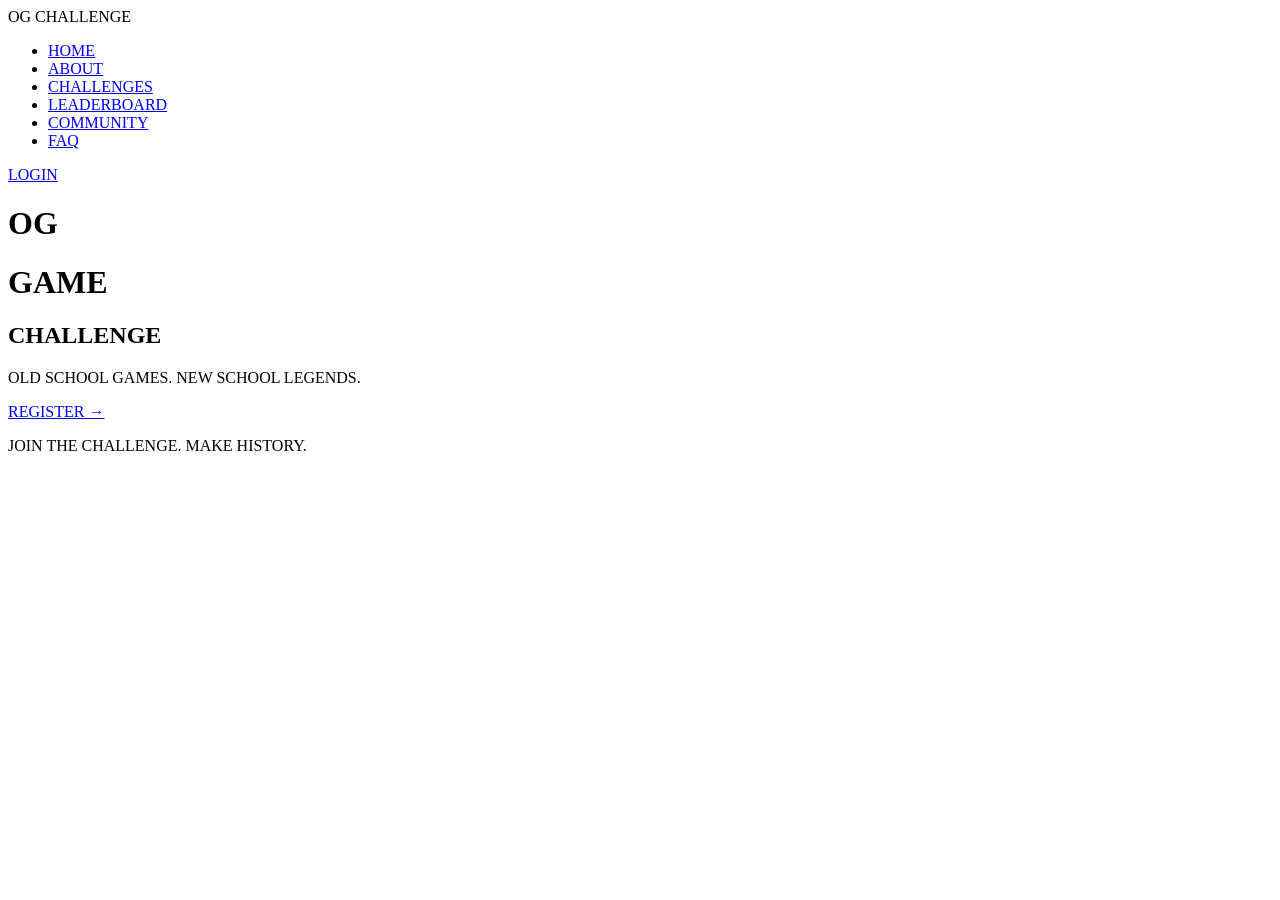
==== og-game-challenge/frontend/html/index.html @ 683b5b6f "rearrange directorys for frontend" ====
<!DOCTYPE html>
<html lang="en">
<head>
  <meta charset="UTF-8" />
  <meta name="viewport" content="width=device-width, initial-scale=1.0" />
  <title>OG Game Challenge</title>
  <link rel="preconnect" href="https://fonts.googleapis.com" />
  <link rel="preconnect" href="https://fonts.gstatic.com" crossorigin />
  <link href="https://fonts.googleapis.com/css2?family=Orbitron:wght@400;700;900&family=Rajdhani:wght@400;600;700&display=swap" rel="stylesheet" />
  <link rel="stylesheet" href="css/global.css" />
  <link rel="stylesheet" href="css/index.css" />
</head>
<body>

  <!-- ═══════════════════════════════════════
       NAVBAR
  ══════════════════════════════════════════ -->
  <nav class="navbar">
    <div class="navbar__logo">
      <span class="navbar__logo-og">OG</span>
      <span class="navbar__logo-sub">CHALLENGE</span>
    </div>

    <ul class="navbar__links">
      <li><a href="index.html" class="navbar__link navbar__link--active">HOME</a></li>
      <li><a href="#about" class="navbar__link">ABOUT</a></li>
      <li><a href="games.html" class="navbar__link">CHALLENGES</a></li>
      <li><a href="leaderboard.html" class="navbar__link">LEADERBOARD</a></li>
      <li><a href="#community" class="navbar__link">COMMUNITY</a></li>
      <li><a href="#faq" class="navbar__link">FAQ</a></li>
    </ul>

    <a href="login.html" class="navbar__login">LOGIN</a>
  </nav>

  <!-- ═══════════════════════════════════════
       HERO
  ══════════════════════════════════════════ -->
  <main class="hero">

    <!-- Coins décoratifs HUD -->
    <span class="hud-corner hud-corner--tl"></span>
    <span class="hud-corner hud-corner--tr"></span>
    <span class="hud-corner hud-corner--bl"></span>
    <span class="hud-corner hud-corner--br"></span>

    <!-- Titre principal -->
    <div class="hero__titles">
      <h1 class="hero__og">OG</h1>
      <h1 class="hero__game">GAME</h1>
      <h2 class="hero__challenge">CHALLENGE</h2>
    </div>

    <!-- Tagline -->
    <p class="hero__tagline">
      <span class="hero__tagline-line"></span>
      OLD SCHOOL GAMES. NEW SCHOOL LEGENDS.
      <span class="hero__tagline-line"></span>
    </p>

    <!-- CTA Register -->
    <div class="hero__cta">
      <a href="register.html" class="btn-register">
        REGISTER <span class="btn-register__arrow">→</span>
      </a>
      <p class="hero__cta-sub">JOIN THE CHALLENGE. MAKE HISTORY.</p>
    </div>

  </main>

</body>
</html>
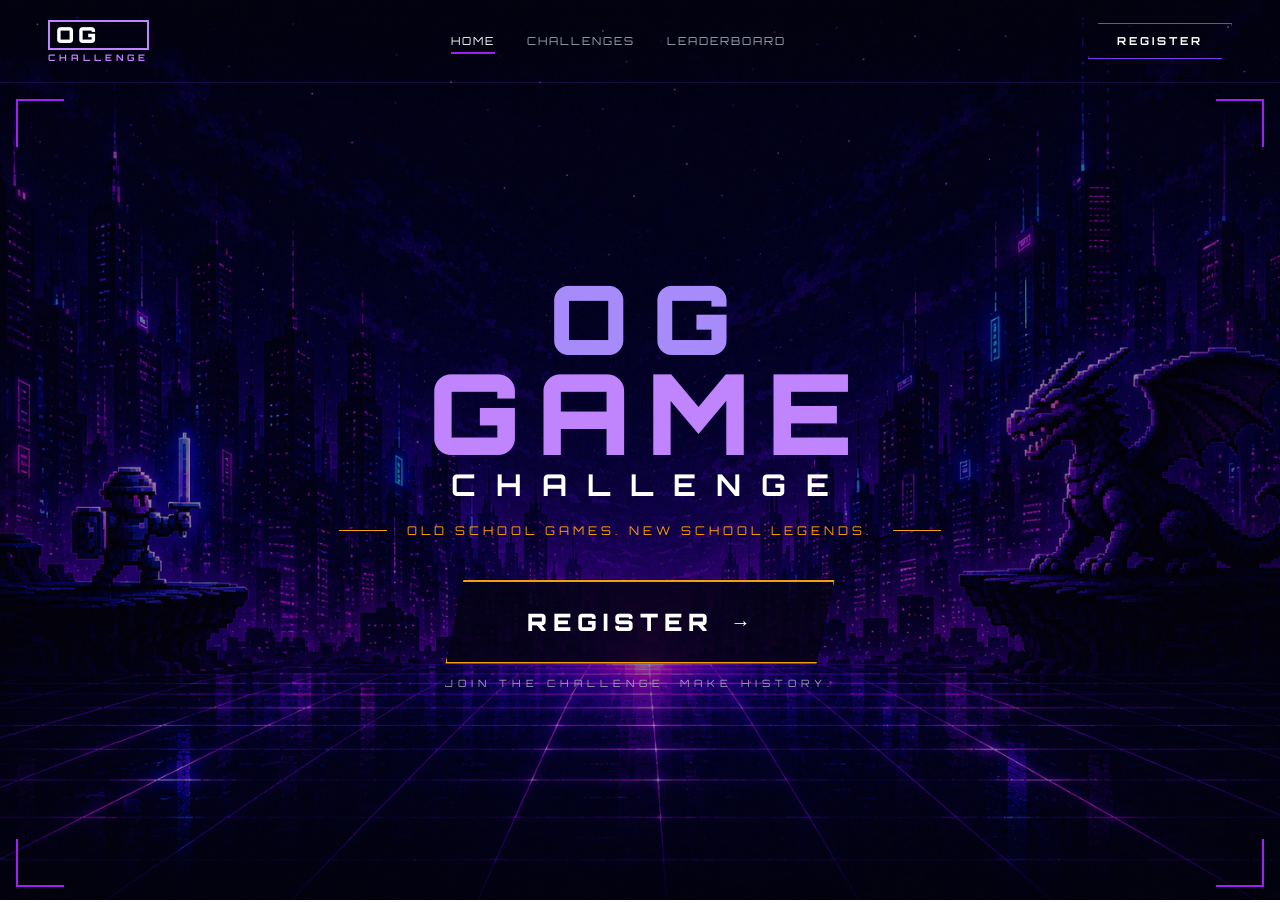
==== commit 47d8c2c4: "game integration to frontend directly, frontend adjustments, handling score unic for each user / han" ====
--- a/og-game-challenge/frontend/html/index.html
+++ b/og-game-challenge/frontend/html/index.html
@@ -7,8 +7,8 @@
   <link rel="preconnect" href="https://fonts.googleapis.com" />
   <link rel="preconnect" href="https://fonts.gstatic.com" crossorigin />
   <link href="https://fonts.googleapis.com/css2?family=Orbitron:wght@400;700;900&family=Rajdhani:wght@400;600;700&display=swap" rel="stylesheet" />
-  <link rel="stylesheet" href="css/global.css" />
-  <link rel="stylesheet" href="css/index.css" />
+  <link rel="stylesheet" href="../css/global.css" />
+  <link rel="stylesheet" href="../css/index.css" />
 </head>
 <body>
 
@@ -23,14 +23,11 @@
 
     <ul class="navbar__links">
       <li><a href="index.html" class="navbar__link navbar__link--active">HOME</a></li>
-      <li><a href="#about" class="navbar__link">ABOUT</a></li>
       <li><a href="games.html" class="navbar__link">CHALLENGES</a></li>
       <li><a href="leaderboard.html" class="navbar__link">LEADERBOARD</a></li>
-      <li><a href="#community" class="navbar__link">COMMUNITY</a></li>
-      <li><a href="#faq" class="navbar__link">FAQ</a></li>
     </ul>
 
-    <a href="login.html" class="navbar__login">LOGIN</a>
+    <div id="authArea"></div>
   </nav>
 
   <!-- ═══════════════════════════════════════
@@ -67,6 +64,7 @@
     </div>
 
   </main>
+<script src="../js/session.js"></script>
 
 </body>
 </html>
--- a/og-game-challenge/frontend/css/global.css
+++ b/og-game-challenge/frontend/css/global.css
@@ -0,0 +1,76 @@
+/* ═══════════════════════════════════════
+   RESET & VARIABLES GLOBALES
+═══════════════════════════════════════ */
+
+*, *::before, *::after {
+  box-sizing: border-box;
+  margin: 0;
+  padding: 0;
+}
+
+:root {
+  /* Couleurs */
+  --color-bg:           #08080f;
+  --color-bg-deep:      #050508;
+  --color-purple-light: #c084fc;
+  --color-purple-main:  #a020f0;
+  --color-purple-dark:  #7c3aed;
+  --color-purple-dim:   #4c1d95;
+  --color-gold:         #f59e0b;
+  --color-gold-dim:     #92400e;
+  --color-white:        #ffffff;
+  --color-gray:         #9ca3af;
+  --color-gray-dark:    #374151;
+
+  /* Typo */
+  --font-display: 'Orbitron', monospace;
+  --font-body:    'Rajdhani', sans-serif;
+
+  /* Grille */
+  --grid-color: rgba(100, 50, 200, 0.12);
+}
+
+html, body {
+  width: 100%;
+  min-height: 100vh;
+  color: var(--color-white);
+  font-family: var(--font-body);
+  font-size: 16px;
+  line-height: 1.5;
+  overflow-x: hidden;
+}
+
+a {
+  text-decoration: none;
+  color: inherit;
+}
+
+ul {
+  list-style: none;
+}
+
+button {
+  cursor: pointer;
+  border: none;
+  background: none;
+  font-family: inherit;
+}
+
+.navbar__auth {
+  display: flex;
+  align-items: center;
+  gap: 14px;
+}
+
+.navbar__user {
+  font-family: var(--font-display);
+  font-size: 11px;
+  font-weight: 700;
+  letter-spacing: 3px;
+  color: var(--color-purple-light);
+  text-transform: uppercase;
+  border: 1px solid rgba(124, 58, 237, 0.45);
+  padding: 10px 18px;
+  background: rgba(124, 58, 237, 0.12);
+  clip-path: polygon(10px 0%, 100% 0%, calc(100% - 10px) 100%, 0% 100%);
+}
--- a/og-game-challenge/frontend/css/index.css
+++ b/og-game-challenge/frontend/css/index.css
@@ -0,0 +1,262 @@
+/* ═══════════════════════════════════════
+   GRILLE DE FOND (cyberpunk grid)
+═══════════════════════════════════════ */
+
+body {
+  background-image: url('../assets/bg.png');
+  background-size: cover;
+  background-position: center;
+  background-repeat: no-repeat;
+  background-attachment: fixed;
+}
+
+body::before {
+  content: '';
+  position: fixed;
+  inset: 0;
+  background: rgba(5, 3, 20, 0.45);
+  pointer-events: none;
+  z-index: 0;
+}
+
+/* ═══════════════════════════════════════
+   NAVBAR
+═══════════════════════════════════════ */
+
+.navbar {
+  position: relative;
+  z-index: 100;
+  display: flex;
+  align-items: center;
+  justify-content: space-between;
+  padding: 20px 48px;
+  border-bottom: 1px solid rgba(124, 58, 237, 0.2);
+}
+
+/* Logo */
+.navbar__logo {
+  display: flex;
+  flex-direction: column;
+  font-family: var(--font-display);
+  line-height: 1;
+}
+
+.navbar__logo-og {
+  font-size: 22px;
+  font-weight: 900;
+  color: var(--color-white);
+  letter-spacing: 4px;
+  border: 2px solid var(--color-purple-light);
+  padding: 2px 6px;
+  display: inline-block;
+}
+
+.navbar__logo-sub {
+  font-size: 9px;
+  font-weight: 700;
+  color: var(--color-purple-light);
+  letter-spacing: 4px;
+  margin-top: 3px;
+}
+
+/* Liens */
+.navbar__links {
+  display: flex;
+  align-items: center;
+  gap: 32px;
+}
+
+.navbar__link {
+  font-family: var(--font-display);
+  font-size: 11px;
+  font-weight: 400;
+  letter-spacing: 2px;
+  color: var(--color-gray);
+  transition: color 0.2s;
+  padding-bottom: 4px;
+}
+
+.navbar__link:hover {
+  color: var(--color-white);
+}
+
+.navbar__link--active {
+  color: var(--color-white);
+  border-bottom: 2px solid var(--color-purple-main);
+}
+
+/* Bouton LOGIN */
+.navbar__login {
+  font-family: var(--font-display);
+  font-size: 11px;
+  font-weight: 700;
+  letter-spacing: 3px;
+  color: var(--color-white);
+  border: 1.5px solid var(--color-purple-dark);
+  padding: 10px 28px;
+  clip-path: polygon(10px 0%, 100% 0%, calc(100% - 10px) 100%, 0% 100%);
+  transition: background 0.2s, border-color 0.2s;
+}
+
+.navbar__login:hover {
+  background: rgba(124, 58, 237, 0.25);
+  border-color: var(--color-purple-light);
+}
+
+/* ═══════════════════════════════════════
+   COINS HUD
+═══════════════════════════════════════ */
+
+.hud-corner {
+  position: absolute;
+  width: 48px;
+  height: 48px;
+  pointer-events: none;
+}
+
+.hud-corner--tl {
+  top: 16px;
+  left: 16px;
+  border-top: 2px solid var(--color-purple-main);
+  border-left: 2px solid var(--color-purple-main);
+}
+
+.hud-corner--tr {
+  top: 16px;
+  right: 16px;
+  border-top: 2px solid var(--color-purple-main);
+  border-right: 2px solid var(--color-purple-main);
+}
+
+.hud-corner--bl {
+  bottom: 16px;
+  left: 16px;
+  border-bottom: 2px solid var(--color-purple-main);
+  border-left: 2px solid var(--color-purple-main);
+}
+
+.hud-corner--br {
+  bottom: 16px;
+  right: 16px;
+  border-bottom: 2px solid var(--color-purple-main);
+  border-right: 2px solid var(--color-purple-main);
+}
+
+/* ═══════════════════════════════════════
+   HERO
+═══════════════════════════════════════ */
+
+.hero {
+  position: relative;
+  z-index: 10;
+  display: flex;
+  flex-direction: column;
+  align-items: center;
+  justify-content: center;
+  min-height: calc(100vh - 80px);
+  padding: 40px 48px 60px;
+  text-align: center;
+}
+
+/* Titres */
+.hero__titles {
+  display: flex;
+  flex-direction: column;
+  align-items: center;
+  line-height: 0.9;
+  margin-bottom: 24px;
+}
+
+.hero__og {
+  font-family: var(--font-display);
+  font-size: 96px;
+  font-weight: 900;
+  color: #a78bfa;
+  letter-spacing: 24px;
+  text-indent: 24px;
+}
+
+.hero__game {
+  font-family: var(--font-display);
+  font-size: 112px;
+  font-weight: 900;
+  color: var(--color-purple-light);
+  letter-spacing: 16px;
+  text-indent: 16px;
+}
+
+.hero__challenge {
+  font-family: var(--font-display);
+  font-size: 30px;
+  font-weight: 700;
+  color: var(--color-white);
+  letter-spacing: 20px;
+  text-indent: 20px;
+  margin-top: 8px;
+}
+
+/* Tagline */
+.hero__tagline {
+  display: flex;
+  align-items: center;
+  gap: 20px;
+  font-family: var(--font-display);
+  font-size: 12px;
+  font-weight: 400;
+  letter-spacing: 4px;
+  color: var(--color-gold);
+  margin-bottom: 40px;
+}
+
+.hero__tagline-line {
+  display: block;
+  width: 48px;
+  height: 1px;
+  background: var(--color-gold);
+}
+
+/* ═══════════════════════════════════════
+   BOUTON REGISTER
+═══════════════════════════════════════ */
+
+.hero__cta {
+  display: flex;
+  flex-direction: column;
+  align-items: center;
+  gap: 12px;
+}
+
+.btn-register {
+  display: inline-flex;
+  align-items: center;
+  gap: 20px;
+  background: rgba(5, 3, 20, 0.85);
+  border: 2px solid var(--color-gold);
+  padding: 22px 80px;
+  font-family: var(--font-display);
+  font-size: 24px;
+  font-weight: 900;
+  letter-spacing: 6px;
+  color: var(--color-white);
+  clip-path: polygon(18px 0%, 100% 0%, calc(100% - 18px) 100%, 0% 100%);
+  outline: 1px solid rgba(245, 158, 11, 0.25);
+  outline-offset: 6px;
+  transition: background 0.2s;
+}
+
+.btn-register:hover {
+  background: rgba(245, 158, 11, 0.12);
+}
+
+.btn-register__arrow {
+  font-size: 20px;
+  font-weight: 400;
+}
+
+.hero__cta-sub {
+  font-family: var(--font-display);
+  font-size: 10px;
+  font-weight: 400;
+  letter-spacing: 5px;
+  color: var(--color-gray);
+}
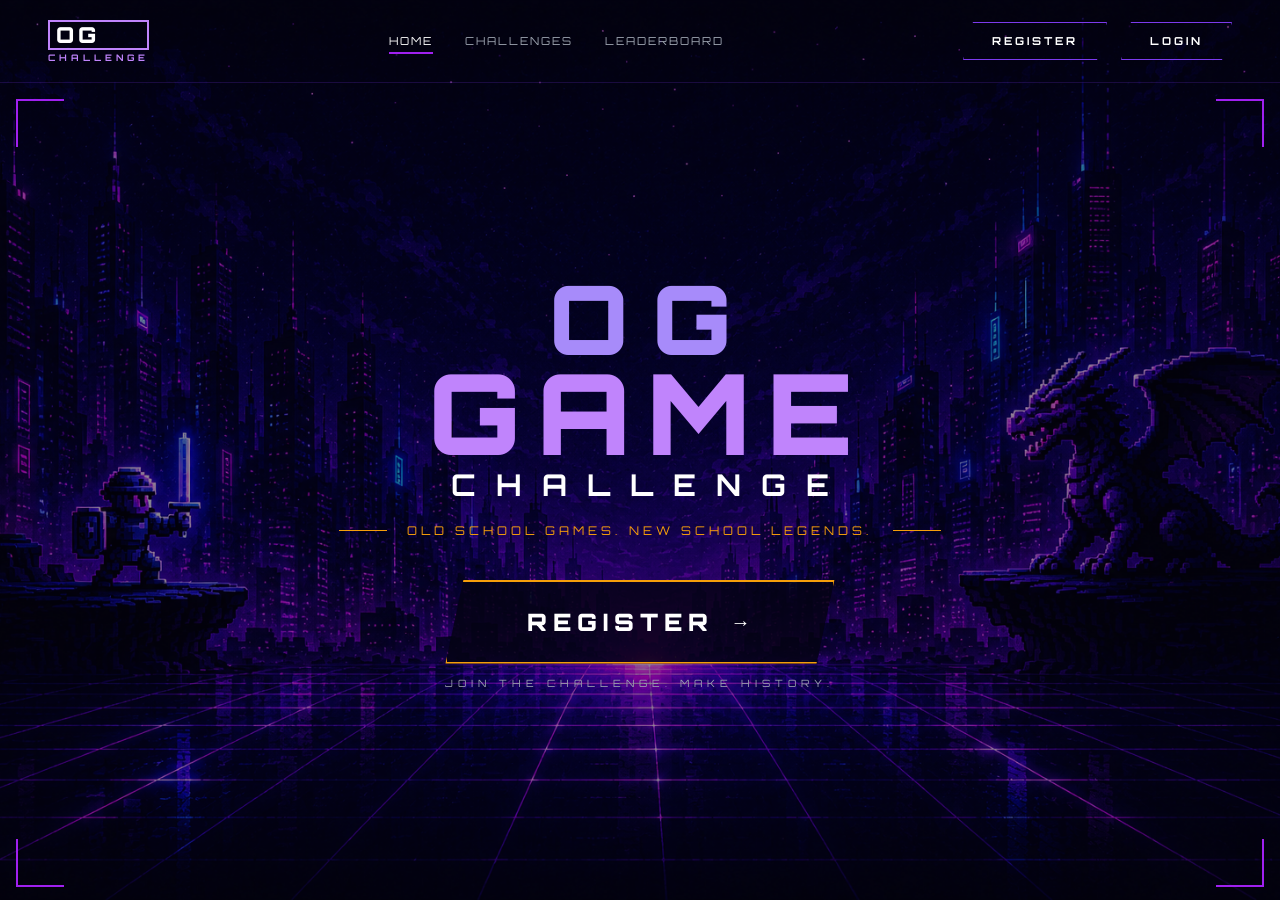
==== commit 1fde9ded: "add password to register + login option, add login files" ====
--- a/og-game-challenge/frontend/html/index.html
+++ b/og-game-challenge/frontend/html/index.html
@@ -56,11 +56,14 @@
     </p>
 
     <!-- CTA Register -->
-    <div class="hero__cta">
+    <div class="hero__cta" id="registerSection">
       <a href="register.html" class="btn-register">
         REGISTER <span class="btn-register__arrow">→</span>
       </a>
-      <p class="hero__cta-sub">JOIN THE CHALLENGE. MAKE HISTORY.</p>
+
+      <p class="hero__cta-sub">
+        JOIN THE CHALLENGE. MAKE HISTORY.
+      </p>
     </div>
 
   </main>
